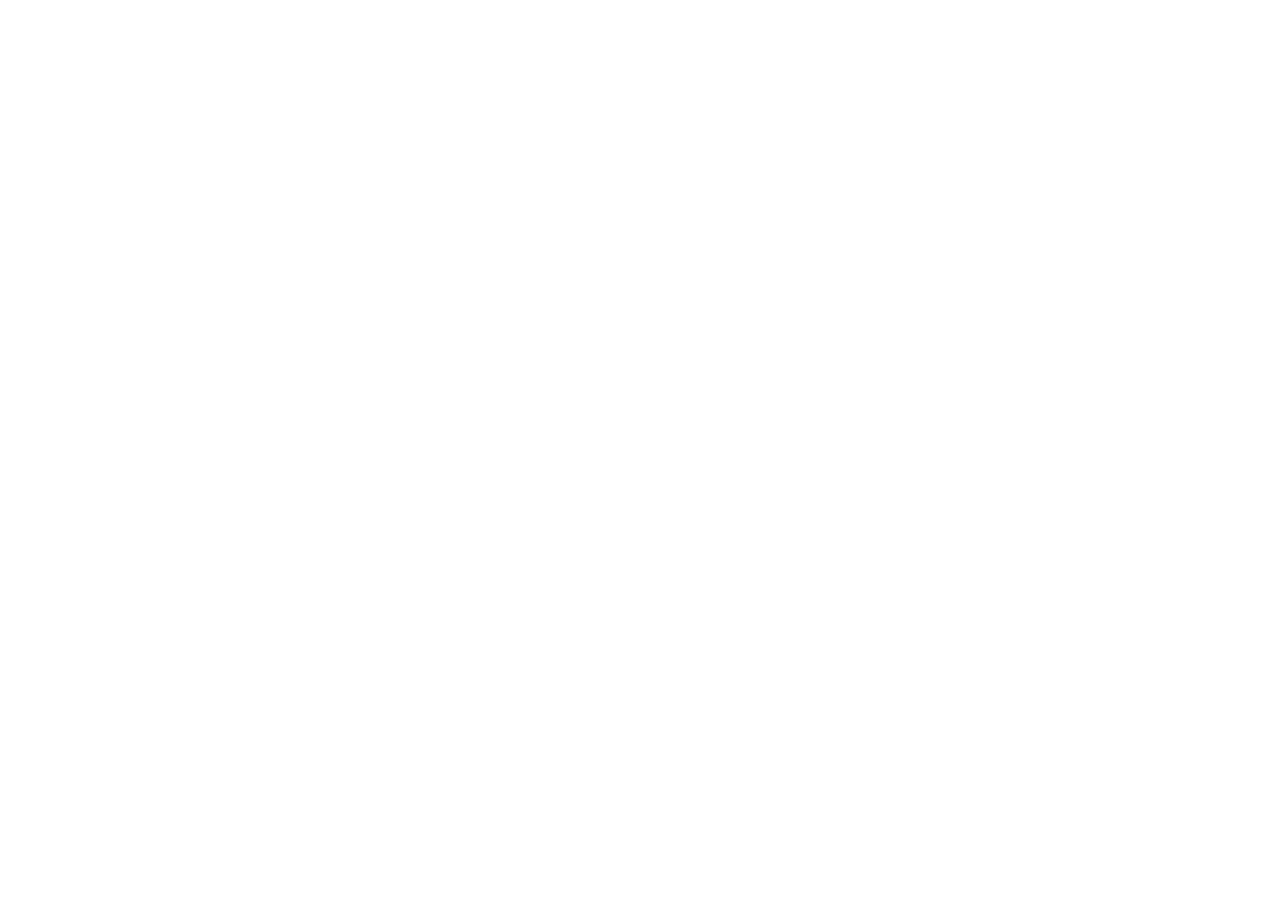
==== nextpage.html @ c0d239f9 "Added Files" ====
<html lang="en">
<head>
    <meta charset="UTF-8">
    <meta http-equiv="X-UA-Compatible" content="IE=edge">
    <meta name="viewport" content="width=device-width, initial-scale=1.0">
    <title>Document</title>
</head>
<body>
    
</body>
</html>
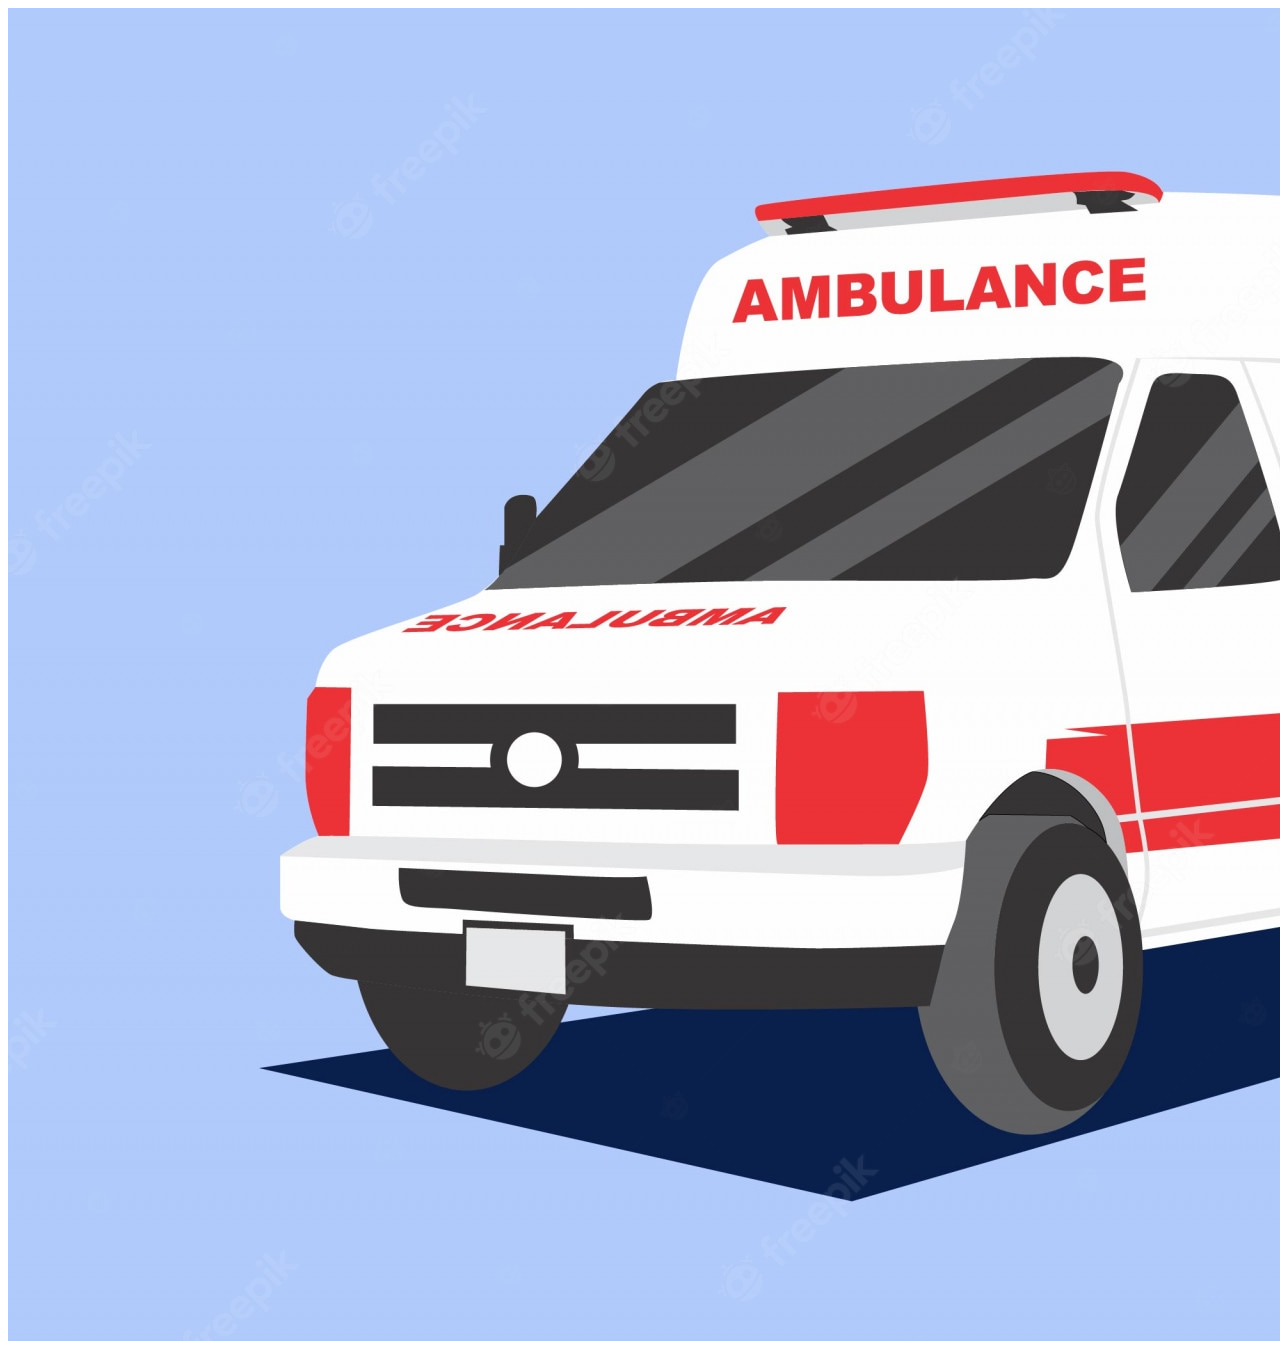
==== commit 80065526: "just" ====
--- a/nextpage.html
+++ b/nextpage.html
@@ -5,7 +5,9 @@
     <meta name="viewport" content="width=device-width, initial-scale=1.0">
     <title>Document</title>
 </head>
+
 <body>
+    <img src="/image/eaa.jpg" alt="sorry no image found">
     
 </body>
 </html>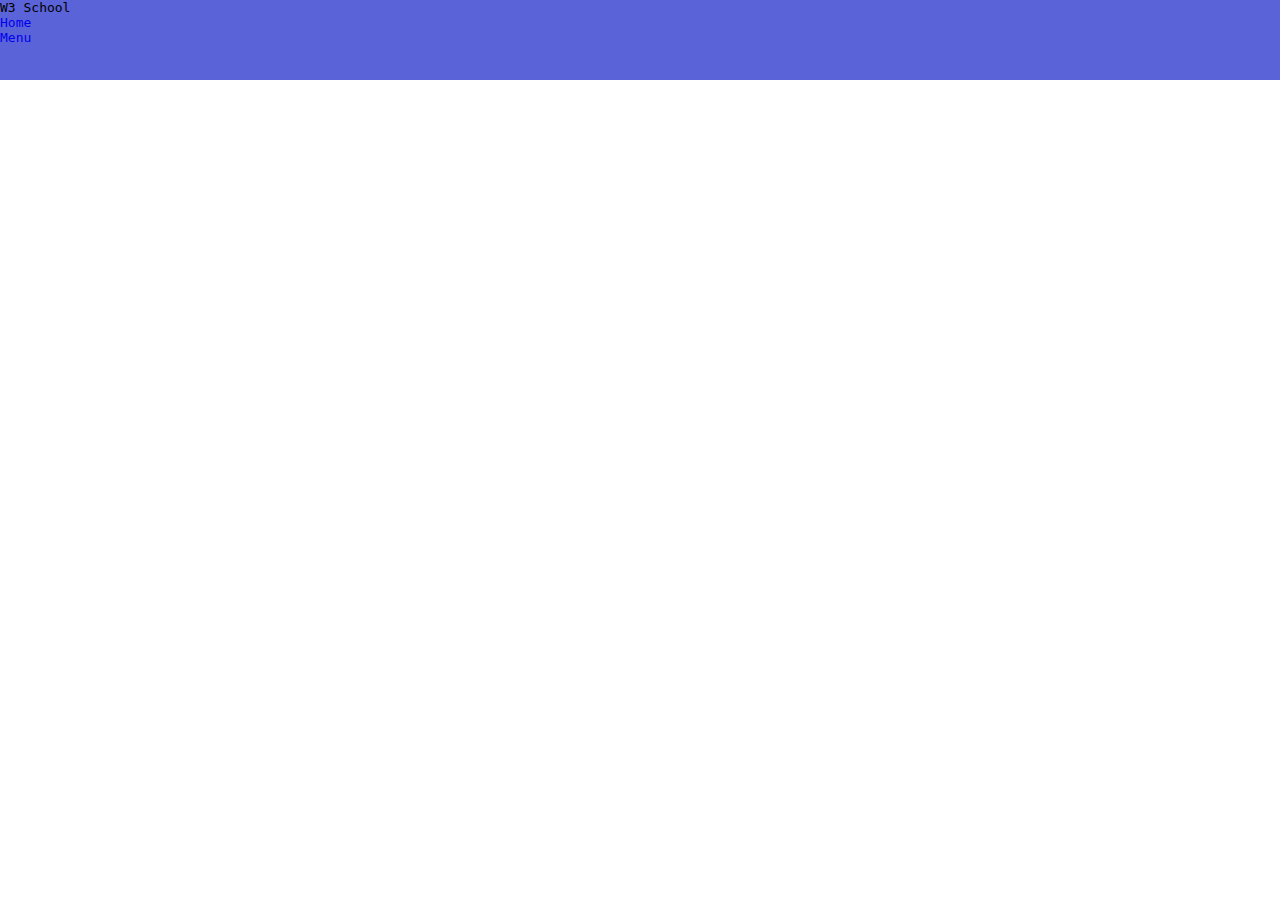
==== commit c3572878: "justrr" ====
--- a/nextpage.html
+++ b/nextpage.html
@@ -1,13 +1,21 @@
 <html lang="en">
 <head>
+    <link rel="stylesheet" href="nextpage.css">
     <meta charset="UTF-8">
     <meta http-equiv="X-UA-Compatible" content="IE=edge">
     <meta name="viewport" content="width=device-width, initial-scale=1.0">
-    <title>Document</title>
+    <title>HOME PAGE</title>
+    
 </head>
 
 <body>
-    <img src="/image/eaa.jpg" alt="sorry no image found">
     
+    <nav>
+        <label class="logo">W3 School</label>
+        <Ul>
+            <li><a href="#">Home</a></li>
+            <li><a href="#">Menu</a></li>
+        </Ul>
+    </nav>
 </body>
 </html>--- a/nextpage.css
+++ b/nextpage.css
@@ -0,0 +1,23 @@
+*{
+	padding: 0;
+	margin: 0;
+	text-decoration: none;
+	list-style: none;
+	box-sizing: border-box;
+}
+body{
+	font-family: monospace;	
+}
+nav{
+	background: rgb(90, 99, 215) ;
+	height: 80px;
+	width: 100%;
+}
+lable.logo{
+    color: white;
+    font-size: 35px;
+    line-height: 80px ;
+    padding: 0 100px;
+    font-weight: bold;
+
+}